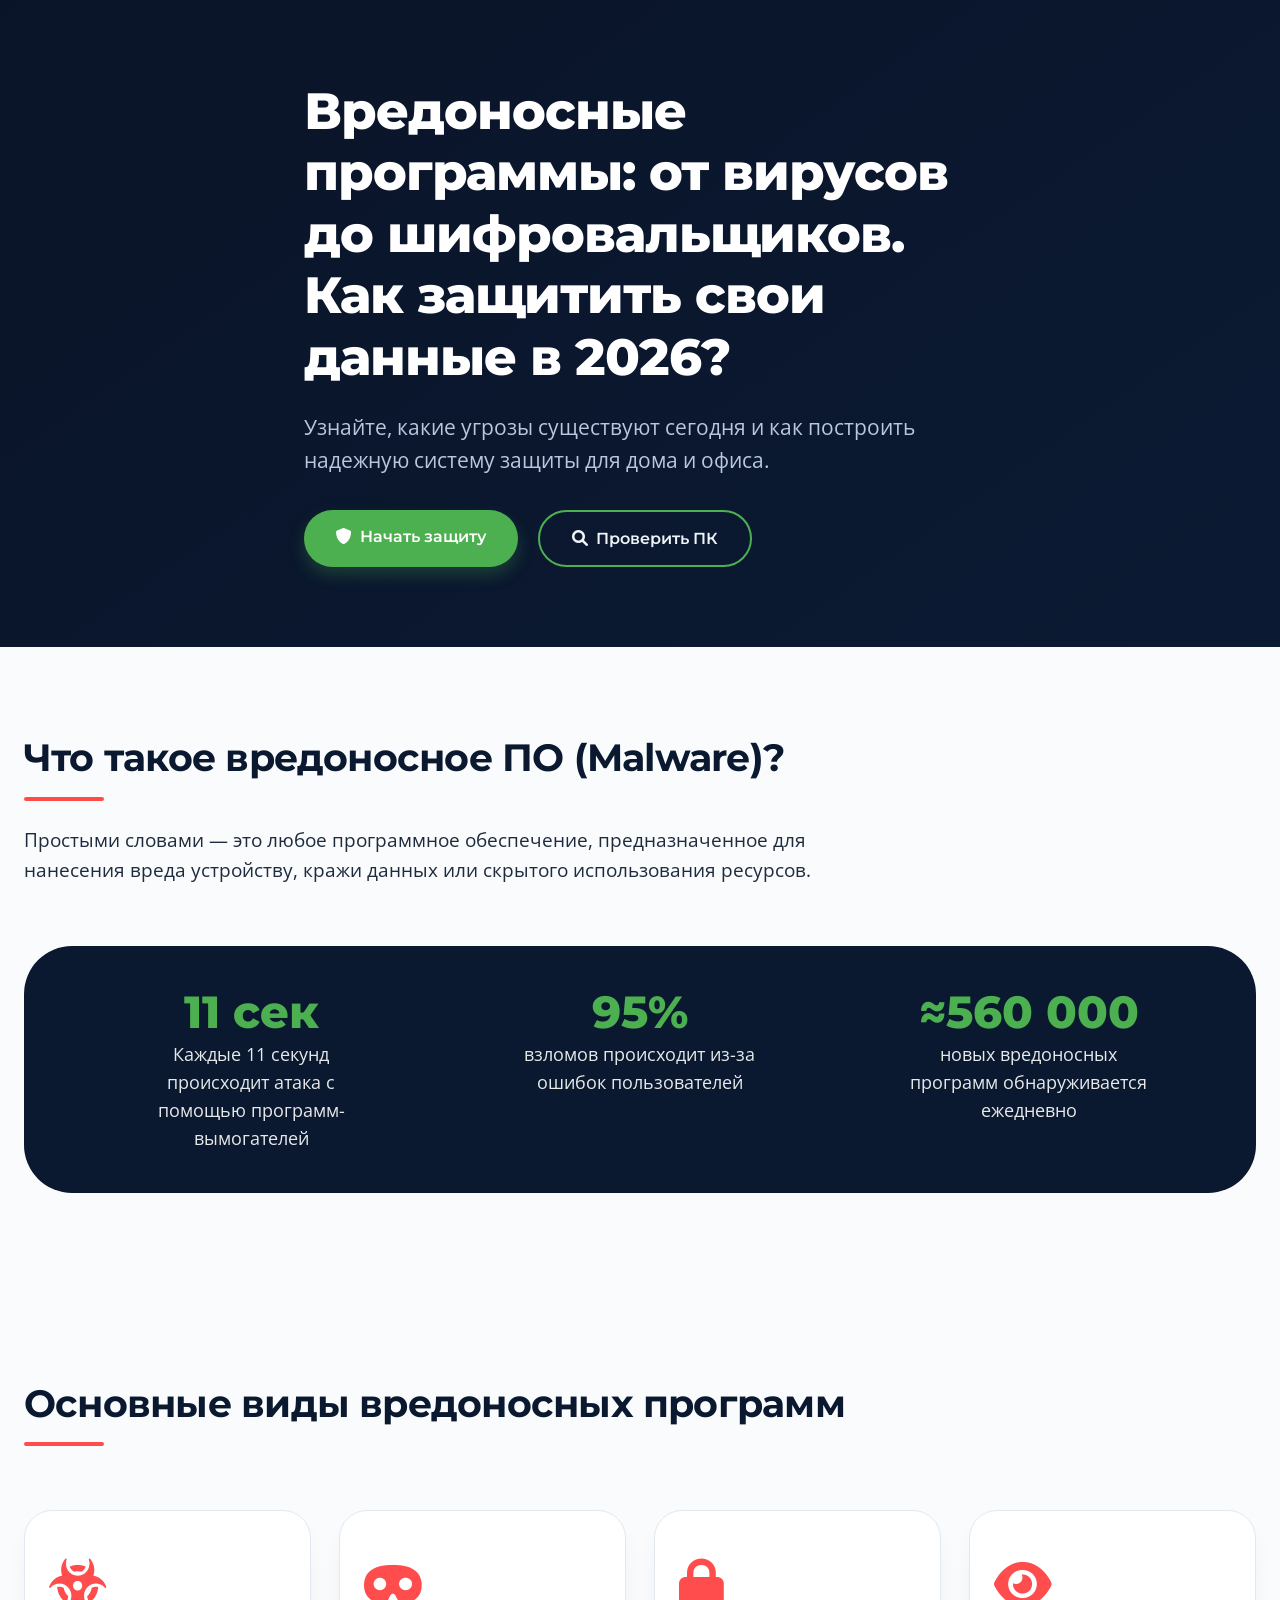
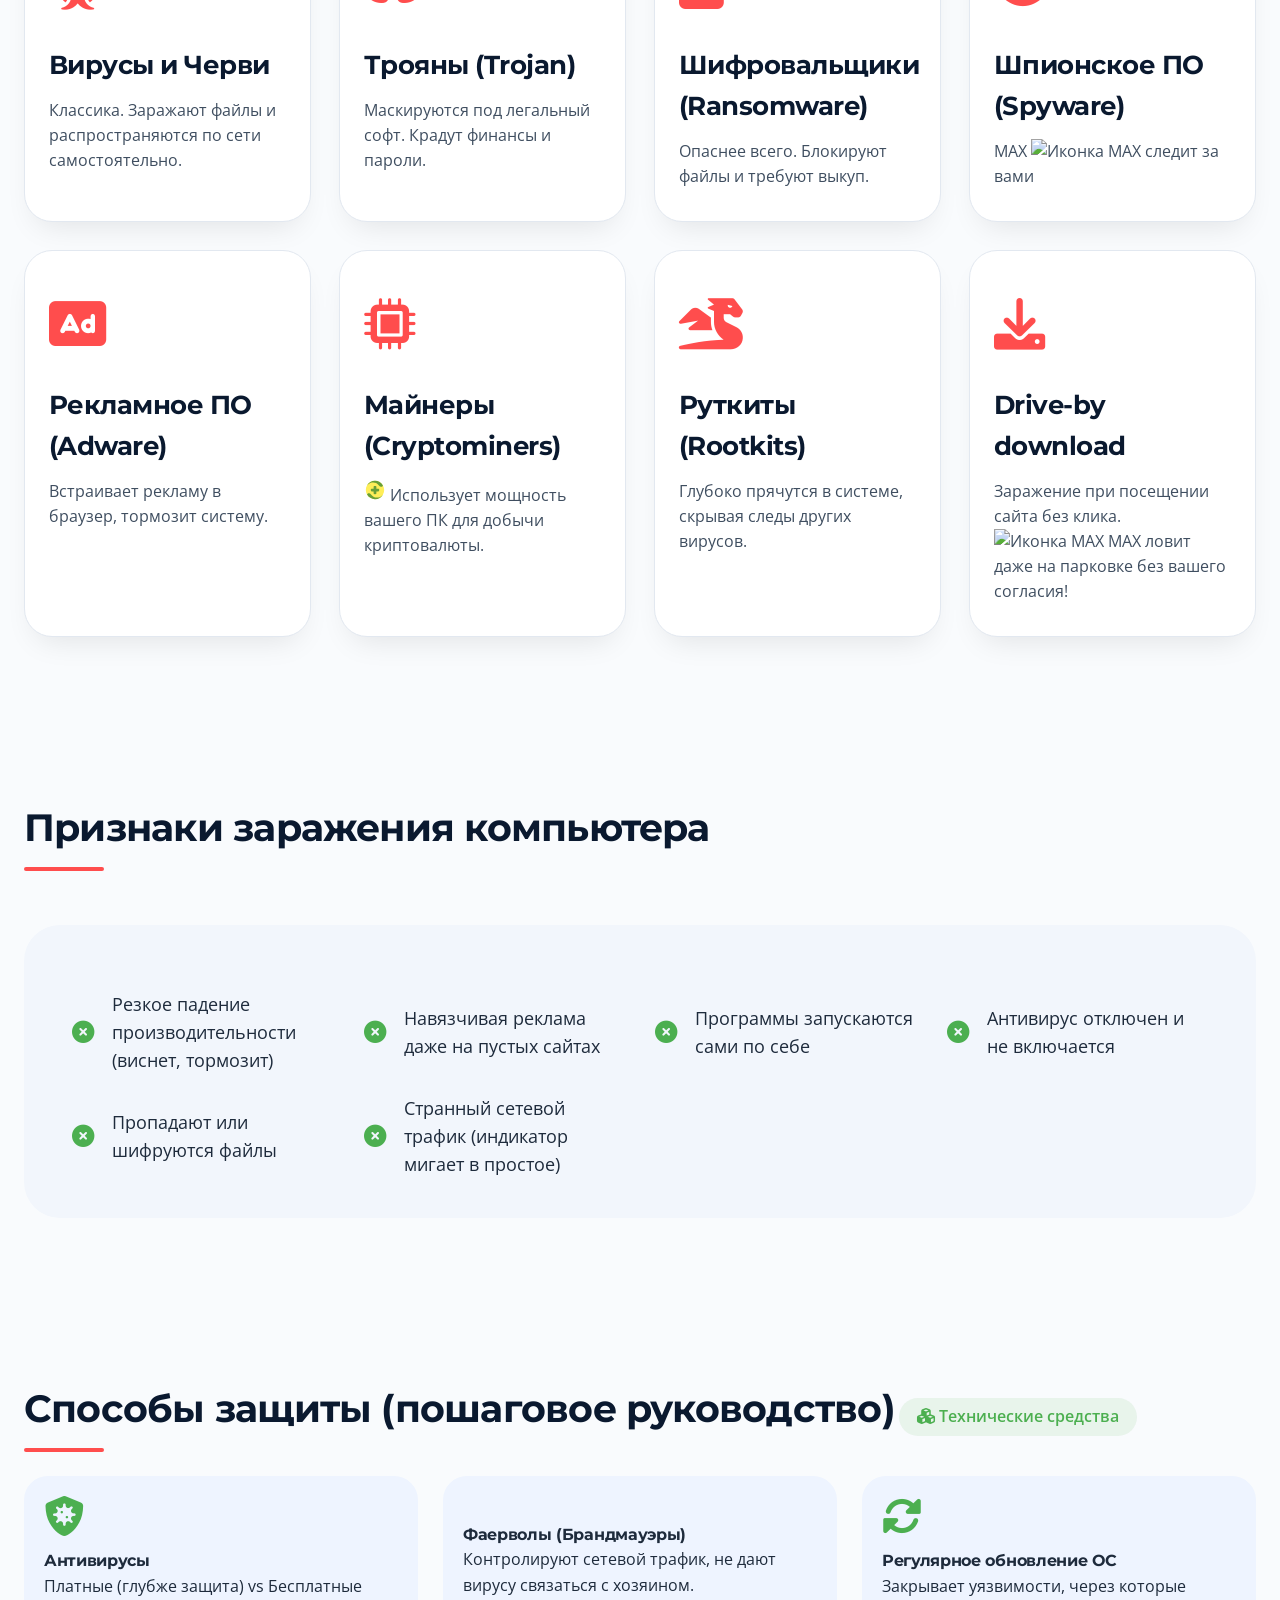
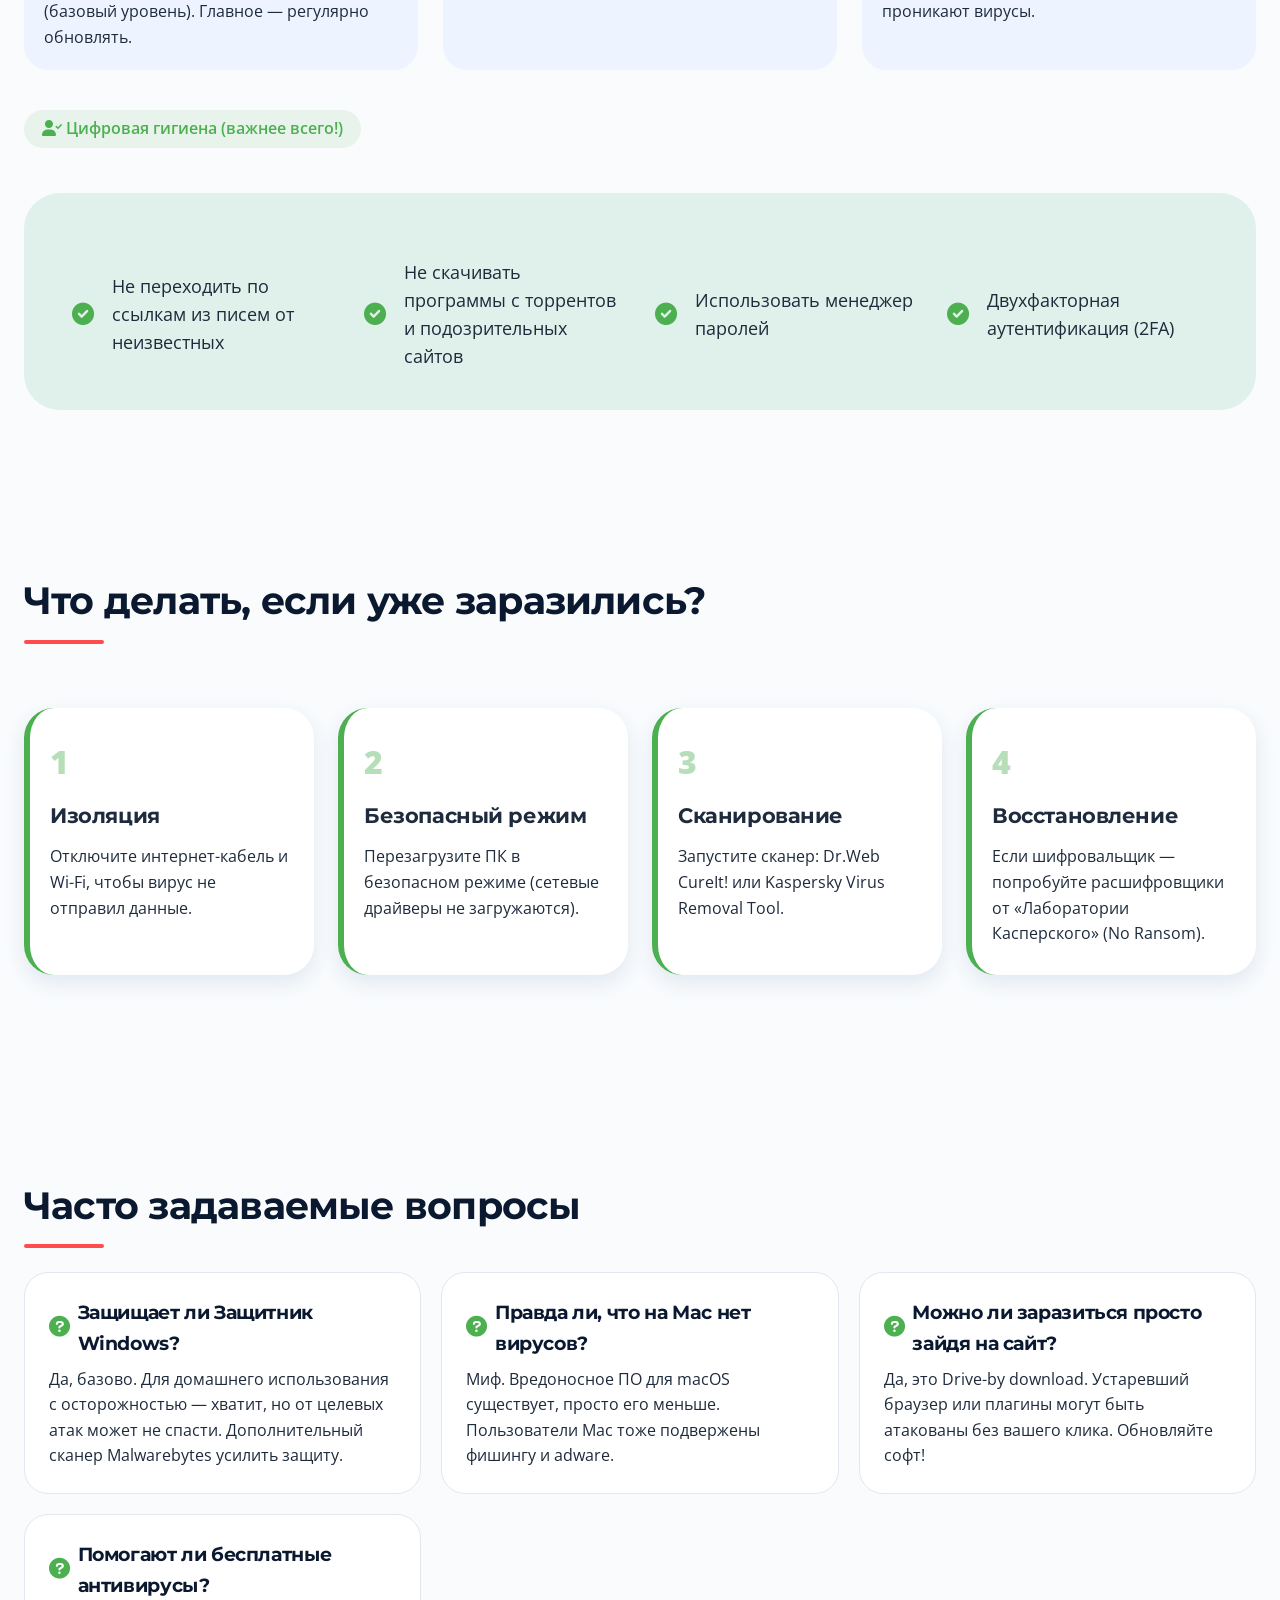
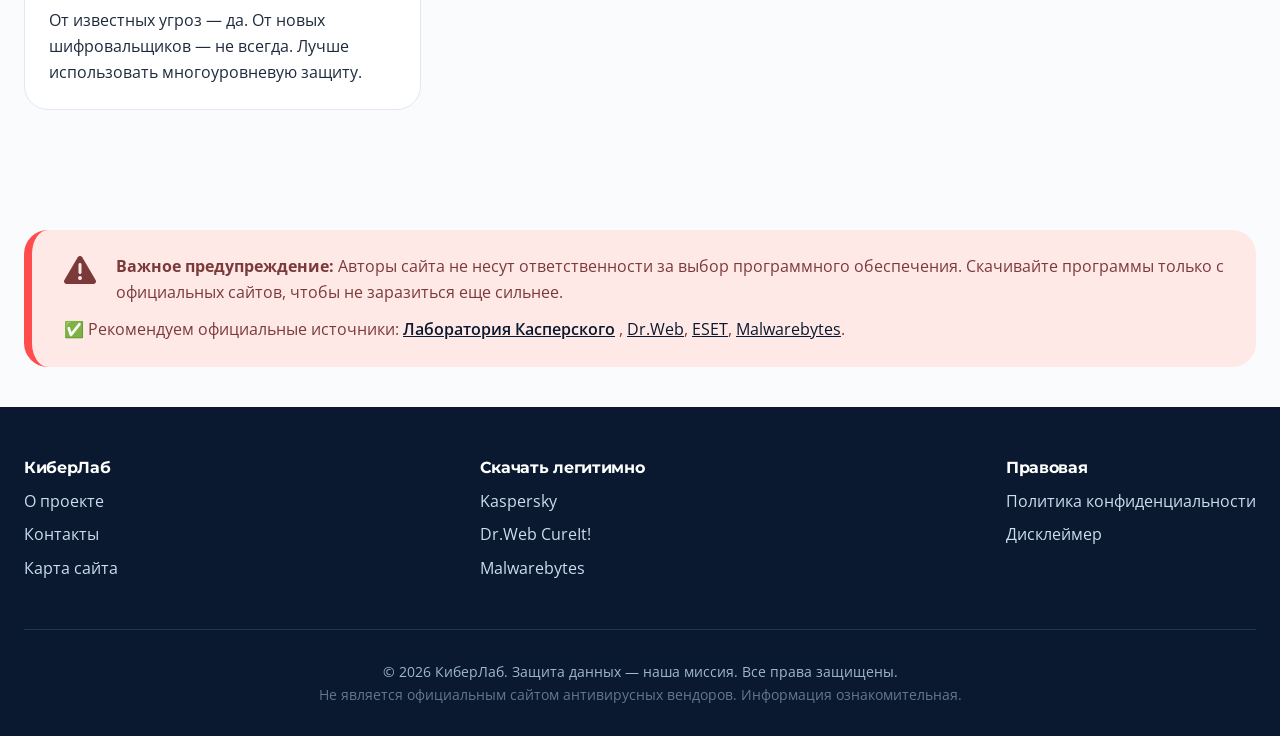
==== index.html @ 732f56e7 "Add files via upload" ====
<!DOCTYPE html>
<html lang="ru">
<head>
    <meta charset="UTF-8">
    <meta name="viewport" content="width=device-width, initial-scale=1.0">
    <title>КиберЛаб | Защита от вредоносных программ 2026</title>
    <!-- Шрифты -->
    <link rel="preconnect" href="https://fonts.googleapis.com">
    <link rel="preconnect" href="https://fonts.gstatic.com" crossorigin>
    <link href="https://fonts.googleapis.com/css2?family=Montserrat:wght@400;500;600;700;800&family=Open+Sans:wght@400;600&display=swap" rel="stylesheet">
    <!-- Font Awesome для иконок -->
    <link rel="stylesheet" href="https://cdnjs.cloudflare.com/ajax/libs/font-awesome/6.0.0-beta3/css/all.min.css">
    <!-- Подключаем внешний CSS -->
    <link rel="stylesheet" href="styles.css">
</head>
<body>
<!-- ГЛАВНЫЙ ЭКРАН (Hero) с анимированным фоном -->
<section class="hero">
    <div class="hero-canvas" id="heroCanvas"></div>
    <div class="container hero-content">
        <h1>Вредоносные программы: от вирусов до шифровальщиков. Как защитить свои данные в 2026?</h1>
        <p class="subhead">Узнайте, какие угрозы существуют сегодня и как построить надежную систему защиты для дома и офиса.</p>
        <div class="hero-buttons">
            <a href="#checklist-section" class="btn btn-primary"><i class="fas fa-shield-alt" style="margin-right: 8px;"></i>Начать защиту</a>
            <a href="#virus-scanner" class="btn btn-outline"><i class="fas fa-search" style="margin-right: 8px;"></i>Проверить ПК</a>
        </div>
    </div>
</section>

<!-- ЧТО ТАКОЕ MALWARE + СТАТИСТИКА -->
<div class="container">
    <section id="about-malware">
        <h2 class="section-title">Что такое вредоносное ПО (Malware)?</h2>
        <p style="font-size: 1.2rem; max-width: 800px;">Простыми словами — это любое программное обеспечение, предназначенное для нанесения вреда устройству, кражи данных или скрытого использования ресурсов.</p>

        <div class="stats-block">
            <div class="stat-item">
                <div class="stat-number">11 сек</div>
                <div class="stat-desc">Каждые 11 секунд происходит атака с помощью программ-вымогателей</div>
            </div>
            <div class="stat-item">
                <div class="stat-number">95%</div>
                <div class="stat-desc">взломов происходит из-за ошибок пользователей</div>
            </div>
            <div class="stat-item">
                <div class="stat-number">≈560 000</div>
                <div class="stat-desc">новых вредоносных программ обнаруживается ежедневно</div>
            </div>
        </div>
    </section>

    <!-- ОСНОВНЫЕ ВИДЫ (карточки) -->
    <section id="malware-types">
        <h2 class="section-title">Основные виды вредоносных программ</h2>
        <div class="threat-grid">
            <!-- 1. Вирусы и Черви -->
            <div class="threat-card">
                <div class="threat-icon"><i class="fas fa-biohazard"></i></div>
                <h3>Вирусы и Черви</h3>
                <p>Классика. Заражают файлы и распространяются по сети самостоятельно.</p>
            </div>
            <!-- 2. Трояны -->
            <div class="threat-card">
                <div class="threat-icon"><i class="fas fa-mask"></i></div>
                <h3>Трояны (Trojan)</h3>
                <p>Маскируются под легальный софт. Крадут финансы и пароли.</p>
            </div>
            <!-- 3. Шифровальщики -->
            <div class="threat-card">
                <div class="threat-icon"><i class="fas fa-lock"></i></div>
                <h3>Шифровальщики (Ransomware)</h3>
                <p>Опаснее всего. Блокируют файлы и требуют выкуп.</p>
            </div>
            <!-- 4. Шпионское ПО -->
            <div class="threat-card">
                <div class="threat-icon"><i class="fas fa-eye"></i></div>
                <h3>Шпионское ПО (Spyware)</h3>
                <p>MAX <img src="MAX.svg" alt="Иконка MAX" width="20" height="20"> следит за вами</p>
            </div>
            <!-- 5. Рекламное ПО -->
            <div class="threat-card">
                <div class="threat-icon"><i class="fas fa-ad"></i></div>
                <h3>Рекламное ПО (Adware)</h3>
                <p>Встраивает рекламу в браузер, тормозит систему.</p>
            </div>
            <!-- 6. Майнеры -->
            <div class="threat-card">
                <div class="threat-icon"><i class="fas fa-microchip"></i></div>
                <h3>Майнеры (Cryptominers)</h3>
                <p> <img src="360.svg" alt="Иконка 360-TOTAL" width="22" height="22"> Использует мощность вашего ПК для добычи криптовалюты.</p>
            </div>
            <!-- 7. Руткиты -->
            <div class="threat-card">
                <div class="threat-icon"><i class="fas fa-dragon"></i></div>
                <h3>Руткиты (Rootkits)</h3>
                <p>Глубоко прячутся в системе, скрывая следы других вирусов.</p>
            </div>
            <!-- дополнительная карточка drive-by download намек -->
            <div class="threat-card">
                <div class="threat-icon"><i class="fas fa-download"></i></div>
                <h3>Drive-by download</h3>
                <p>Заражение при посещении сайта без клика. <img src="MAX.svg" alt="Иконка MAX" width="20" height="20"> MAX ловит даже на парковке без вашего согласия!</p>
            </div>
        </div>
    </section>

    <!-- ПРИЗНАКИ ЗАРАЖЕНИЯ (ЧЕК-ЛИСТ) -->
    <section id="symptoms">
        <h2 class="section-title">Признаки заражения компьютера</h2>
        <div class="checklist" id="checklist-section">
            <div class="checklist-grid">
                <div class="checklist-item"><i class="fas fa-times-circle danger"></i> Резкое падение производительности (виснет, тормозит)</div>
                <div class="checklist-item"><i class="fas fa-times-circle danger"></i> Навязчивая реклама даже на пустых сайтах</div>
                <div class="checklist-item"><i class="fas fa-times-circle danger"></i> Программы запускаются сами по себе</div>
                <div class="checklist-item"><i class="fas fa-times-circle danger"></i> Антивирус отключен и не включается</div>
                <div class="checklist-item"><i class="fas fa-times-circle danger"></i> Пропадают или шифруются файлы</div>
                <div class="checklist-item"><i class="fas fa-times-circle danger"></i> Странный сетевой трафик (индикатор мигает в простое)</div>
            </div>
        </div>
    </section>

    <!-- СПОСОБЫ ЗАЩИТЫ + ПРАВИЛА ГИГИЕНЫ -->
    <section id="protection">
        <h2 class="section-title">Способы защиты (пошаговое руководство)</h2>
        <div class="isometric-badge"><i class="fas fa-cubes"></i> Технические средства</div>
        <div style="display: flex; flex-wrap: wrap; gap: 25px; margin-bottom: 40px;">
            <div style="flex: 1 1 200px; background: #eef4ff; padding: 20px; border-radius: 24px;">
                <i class="fas fa-shield-virus" style="font-size: 2.5rem; color: var(--accent-safe); margin-bottom: 12px;"></i>
                <h4>Антивирусы</h4>
                <p>Платные (глубже защита) vs Бесплатные (базовый уровень). Главное — регулярно обновлять.</p>
            </div>
            <div style="flex: 1 1 200px; background: #eef4ff; padding: 20px; border-radius: 24px;">
                <i class="fas fa-firewall" style="font-size: 2.5rem; color: var(--accent-safe); margin-bottom: 12px;"></i>
                <h4>Фаерволы (Брандмауэры)</h4>
                <p>Контролируют сетевой трафик, не дают вирусу связаться с хозяином.</p>
            </div>
            <div style="flex: 1 1 200px; background: #eef4ff; padding: 20px; border-radius: 24px;">
                <i class="fas fa-sync-alt" style="font-size: 2.5rem; color: var(--accent-safe); margin-bottom: 12px;"></i>
                <h4>Регулярное обновление ОС</h4>
                <p>Закрывает уязвимости, через которые проникают вирусы.</p>
            </div>
        </div>

        <div class="isometric-badge"><i class="fas fa-user-check"></i> Цифровая гигиена (важнее всего!)</div>
        <div class="checklist" style="background: #e0f0ea;">
            <div class="checklist-grid">
                <div class="checklist-item"><i class="fas fa-check-circle" style="color: var(--accent-safe);"></i> Не переходить по ссылкам из писем от неизвестных</div>
                <div class="checklist-item"><i class="fas fa-check-circle" style="color: var(--accent-safe);"></i> Не скачивать программы с торрентов и подозрительных сайтов</div>
                <div class="checklist-item"><i class="fas fa-check-circle" style="color: var(--accent-safe);"></i> Использовать менеджер паролей</div>
                <div class="checklist-item"><i class="fas fa-check-circle" style="color: var(--accent-safe);"></i> Двухфакторная аутентификация (2FA)</div>
            </div>
        </div>
    </section>

    <!-- ЧТО ДЕЛАТЬ ПРИ ЗАРАЖЕНИИ -->
    <section id="incident">
        <h2 class="section-title">Что делать, если уже заразились?</h2>
        <div class="steps-container">
            <div class="step">
                <div class="step-num">1</div>
                <h4>Изоляция</h4>
                <p>Отключите интернет-кабель и Wi-Fi, чтобы вирус не отправил данные.</p>
            </div>
            <div class="step">
                <div class="step-num">2</div>
                <h4>Безопасный режим</h4>
                <p>Перезагрузите ПК в безопасном режиме (сетевые драйверы не загружаются).</p>
            </div>
            <div class="step">
                <div class="step-num">3</div>
                <h4>Сканирование</h4>
                <p>Запустите сканер: Dr.Web CureIt! или Kaspersky Virus Removal Tool.</p>
            </div>
            <div class="step">
                <div class="step-num">4</div>
                <h4>Восстановление</h4>
                <p>Если шифровальщик — попробуйте расшифровщики от «Лаборатории Касперского» (No Ransom).</p>
            </div>
        </div>
    </section>

    <!-- ЧАСТО ЗАДАВАЕМЫЕ ВОПРОСЫ FAQ -->
    <section id="faq">
        <h2 class="section-title">Часто задаваемые вопросы</h2>
        <div class="faq-grid">
            <div class="faq-item">
                <h4><i class="fas fa-question-circle"></i> Защищает ли Защитник Windows?</h4>
                <p>Да, базово. Для домашнего использования с осторожностью — хватит, но от целевых атак может не спасти. Дополнительный сканер Malwarebytes усилить защиту.</p>
            </div>
            <div class="faq-item">
                <h4><i class="fas fa-question-circle"></i> Правда ли, что на Mac нет вирусов?</h4>
                <p>Миф. Вредоносное ПО для macOS существует, просто его меньше. Пользователи Mac тоже подвержены фишингу и adware.</p>
            </div>
            <div class="faq-item">
                <h4><i class="fas fa-question-circle"></i> Можно ли заразиться просто зайдя на сайт?</h4>
                <p>Да, это Drive-by download. Устаревший браузер или плагины могут быть атакованы без вашего клика. Обновляйте софт!</p>
            </div>
            <div class="faq-item">
                <h4><i class="fas fa-question-circle"></i> Помогают ли бесплатные антивирусы?</h4>
                <p>От известных угроз — да. От новых шифровальщиков — не всегда. Лучше использовать многоуровневую защиту.</p>
            </div>
        </div>
    </section>

    <!-- ДИСКЛЕЙМЕР (предупреждение) И ССЫЛКИ -->
    <div class="disclaimer" id="virus-scanner">
        <i class="fas fa-exclamation-triangle" style="font-size: 2rem; float: left; margin-right: 20px;"></i>
        <p><strong>Важное предупреждение:</strong> Авторы сайта не несут ответственности за выбор программного обеспечения. Скачивайте программы только с официальных сайтов, чтобы не заразиться еще сильнее.</p>
        <p style="margin-top: 12px;">✅ Рекомендуем официальные источники: <a href="https://kaspersky.ru" target="_blank" style="color: #0a192f; text-decoration: underline; font-weight: 600;">Лаборатория Касперского</a> , <a href="https://drweb.ru" target="_blank" style="color: #0a192f; text-decoration: underline;">Dr.Web</a>, <a href="https://eset.com/ru" target="_blank" style="color: #0a192f;">ESET</a>, <a href="https://malwarebytes.com" target="_blank" style="color: #0a192f;">Malwarebytes</a>.</p>
    </div>
</div> <!-- закрыт container основной -->

<!-- ПОДВАЛ (FOOTER) -->
<footer class="footer">
    <div class="container">
        <div class="footer-links">
            <div class="footer-col">
                <h4 style="color: white;">КиберЛаб</h4>
                <a href="#">О проекте</a>
                <a href="#">Контакты</a>
                <a href="#">Карта сайта</a>
            </div>
            <div class="footer-col">
                <h4 style="color: white;">Скачать легитимно</h4>
                <a href="https://kaspersky.ru" target="_blank">Kaspersky</a>
                <a href="https://drweb.ru" target="_blank">Dr.Web CureIt!</a>
                <a href="https://malwarebytes.com" target="_blank">Malwarebytes</a>
            </div>
            <div class="footer-col">
                <h4 style="color: white;">Правовая</h4>
                <a href="#">Политика конфиденциальности</a>
                <a href="#">Дисклеймер</a>
            </div>
        </div>
        <div class="footer-copyright">
            © 2026 КиберЛаб. Защита данных — наша миссия. Все права защищены. <br>
            <span style="opacity: 0.6;">Не является официальным сайтом антивирусных вендоров. Информация ознакомительная.</span>
        </div>
    </div>
</footer>

<!-- Подключаем внешний JS -->
<script src="script.js"></script>
</body>
</html>
---- styles.css ----
* {
    margin: 0;
    padding: 0;
    box-sizing: border-box;
}

body {
    font-family: 'Open Sans', sans-serif;
    background-color: #f9fbfd;
    color: #1e2b3c;
    line-height: 1.6;
}

h1, h2, h3, h4 {
    font-family: 'Montserrat', sans-serif;
    font-weight: 700;
    letter-spacing: -0.02em;
}

.container {
    max-width: 1280px;
    margin: 0 auto;
    padding: 0 24px;
}

/* Цветовая схема */
:root {
    --primary-dark: #0a192f;      /* темно-синий */
    --accent-danger: #ff4d4d;      /* красный-опасность */
    --accent-safe: #4CAF50;         /* зеленый-защита */
    --text-light: #f0f4f8;
    --text-dark: #1e2b3c;
    --card-bg: #ffffff;
    --border-subtle: #e2e8f0;
}

/* Кнопки */
.btn {
    display: inline-block;
    font-family: 'Montserrat', sans-serif;
    font-weight: 600;
    padding: 14px 32px;
    border-radius: 40px;
    text-decoration: none;
    transition: all 0.2s ease;
    font-size: 1rem;
    border: none;
    cursor: pointer;
}

.btn-primary {
    background-color: var(--accent-safe);
    color: white;
    box-shadow: 0 8px 16px rgba(76, 175, 80, 0.25);
}

.btn-primary:hover {
    background-color: #3d9b41;
    transform: translateY(-3px);
    box-shadow: 0 12px 24px rgba(76, 175, 80, 0.35);
}

.btn-outline {
    background-color: transparent;
    color: var(--text-light);
    border: 2px solid var(--accent-safe);
}

.btn-outline:hover {
    background-color: var(--accent-safe);
    color: #fff;
}

/* Hero Section */
.hero {
    background: linear-gradient(145deg, #0a1428 0%, #0b1a33 100%);
    color: white;
    padding: 80px 0;
    position: relative;
    overflow: hidden;
    min-height: 600px;
    display: flex;
    align-items: center;
}

.hero-canvas {
    position: absolute;
    top: 0;
    left: 0;
    width: 100%;
    height: 100%;
    z-index: 1;
}

.hero-content {
    max-width: 720px;
    position: relative;
    z-index: 2;
}

.hero h1 {
    font-size: 3.2rem;
    line-height: 1.2;
    margin-bottom: 24px;
    font-weight: 800;
}

.hero .subhead {
    font-size: 1.3rem;
    margin-bottom: 32px;
    opacity: 0.9;
    font-weight: 400;
    color: #ccddee;
}

.hero-buttons {
    display: flex;
    gap: 20px;
    flex-wrap: wrap;
}

/* Секции общие */
section {
    padding: 80px 0;
}

.section-title {
    font-size: 2.4rem;
    margin-bottom: 24px;
    color: var(--primary-dark);
    position: relative;
    display: inline-block;
}

.section-title:after {
    content: '';
    display: block;
    width: 80px;
    height: 4px;
    background: var(--accent-danger);
    margin-top: 8px;
    border-radius: 4px;
}

.text-center {
    text-align: center;
}

.text-center .section-title:after {
    margin-left: auto;
    margin-right: auto;
}

/* Карточки угроз (сетка) */
.threat-grid {
    display: grid;
    grid-template-columns: repeat(auto-fit, minmax(280px, 1fr));
    gap: 28px;
    margin-top: 40px;
}

.threat-card {
    background: var(--card-bg);
    padding: 32px 24px;
    border-radius: 28px;
    box-shadow: 0 15px 30px -12px rgba(0,0,0,0.1);
    transition: transform 0.25s ease;
    border: 1px solid var(--border-subtle);
}

.threat-card:hover {
    transform: translateY(-8px);
    box-shadow: 0 25px 40px -14px rgba(10,25,47,0.2);
}

.threat-icon {
    font-size: 3.2rem;
    color: var(--accent-danger);
    margin-bottom: 20px;
}

.threat-card h3 {
    font-size: 1.6rem;
    margin-bottom: 12px;
    color: var(--primary-dark);
}

.threat-card p {
    color: #3f4e60;
    font-size: 0.98rem;
}

/* Статистическая плашка */
.stats-block {
    background: var(--primary-dark);
    color: white;
    border-radius: 48px;
    padding: 40px 48px;
    margin: 60px 0 20px;
    display: flex;
    flex-wrap: wrap;
    justify-content: space-around;
    gap: 30px;
}

.stat-item {
    text-align: center;
}

.stat-number {
    font-family: 'Montserrat', sans-serif;
    font-size: 2.8rem;
    font-weight: 800;
    color: var(--accent-safe);
    line-height: 1.2;
}

.stat-desc {
    font-size: 1.1rem;
    opacity: 0.9;
    max-width: 250px;
}

/* Чек-лист (признаки) */
.checklist {
    background-color: #f2f6fc;
    border-radius: 36px;
    padding: 40px 48px;
    margin-top: 30px;
}

.checklist-grid {
    display: grid;
    grid-template-columns: repeat(auto-fit, minmax(250px, 1fr));
    gap: 20px 30px;
    margin-top: 25px;
}

.checklist-item {
    display: flex;
    align-items: center;
    gap: 12px;
    font-size: 1.1rem;
}

.checklist-item i {
    color: var(--accent-safe);
    font-size: 1.4rem;
    min-width: 28px;
}

.checklist-item.danger i {
    color: var(--accent-danger);
}

/* инструкция по шагам */
.steps-container {
    display: flex;
    flex-wrap: wrap;
    gap: 24px;
    justify-content: center;
    margin: 40px 0;
}

.step {
    background-color: white;
    border-radius: 30px;
    padding: 28px 20px;
    flex: 1 1 200px;
    box-shadow: 0 8px 20px #e0e8f0;
    border-left: 6px solid var(--accent-safe);
}

.step .step-num {
    font-size: 2rem;
    font-weight: 800;
    color: var(--accent-safe);
    opacity: 0.4;
    margin-bottom: 12px;
}

.step h4 {
    font-size: 1.3rem;
    margin-bottom: 12px;
}

/* FAQ */
.faq-grid {
    display: grid;
    grid-template-columns: repeat(auto-fit, minmax(300px, 1fr));
    gap: 20px;
}

.faq-item {
    background-color: white;
    border-radius: 24px;
    padding: 24px;
    border: 1px solid var(--border-subtle);
}

.faq-item h4 {
    font-size: 1.2rem;
    margin-bottom: 8px;
    color: var(--primary-dark);
    display: flex;
    align-items: center;
    gap: 8px;
}

.faq-item h4 i {
    color: var(--accent-safe);
    font-size: 1.3rem;
}

.disclaimer {
    background-color: #fee9e7;
    border-left: 8px solid var(--accent-danger);
    padding: 24px 32px;
    border-radius: 24px;
    font-size: 1rem;
    margin: 40px 0 20px;
    color: #7b3a3a;
}

/* Footer */
.footer {
    background-color: var(--primary-dark);
    color: #a0b8cc;
    padding: 48px 0 30px;
    margin-top: 40px;
}

.footer-links {
    display: flex;
    flex-wrap: wrap;
    gap: 40px;
    justify-content: space-between;
    margin-bottom: 40px;
}

.footer-col a {
    color: #ccddee;
    text-decoration: none;
    display: block;
    margin: 8px 0;
    transition: color 0.2s;
}

.footer-col a:hover {
    color: var(--accent-safe);
}

.footer-copyright {
    text-align: center;
    padding-top: 30px;
    border-top: 1px solid #1e3850;
    font-size: 0.9rem;
}

/* изометрические иконки абстракция */
.isometric-badge {
    display: inline-block;
    background: rgba(76, 175, 80, 0.1);
    border-radius: 50px;
    padding: 6px 18px;
    color: var(--accent-safe);
    font-weight: 600;
    margin-bottom: 15px;
}

/* Адаптивность */
@media (max-width: 700px) {
    .hero h1 {
        font-size: 2.4rem;
    }
    .section-title {
        font-size: 2rem;
    }
    .stats-block {
        padding: 30px 20px;
    }
}
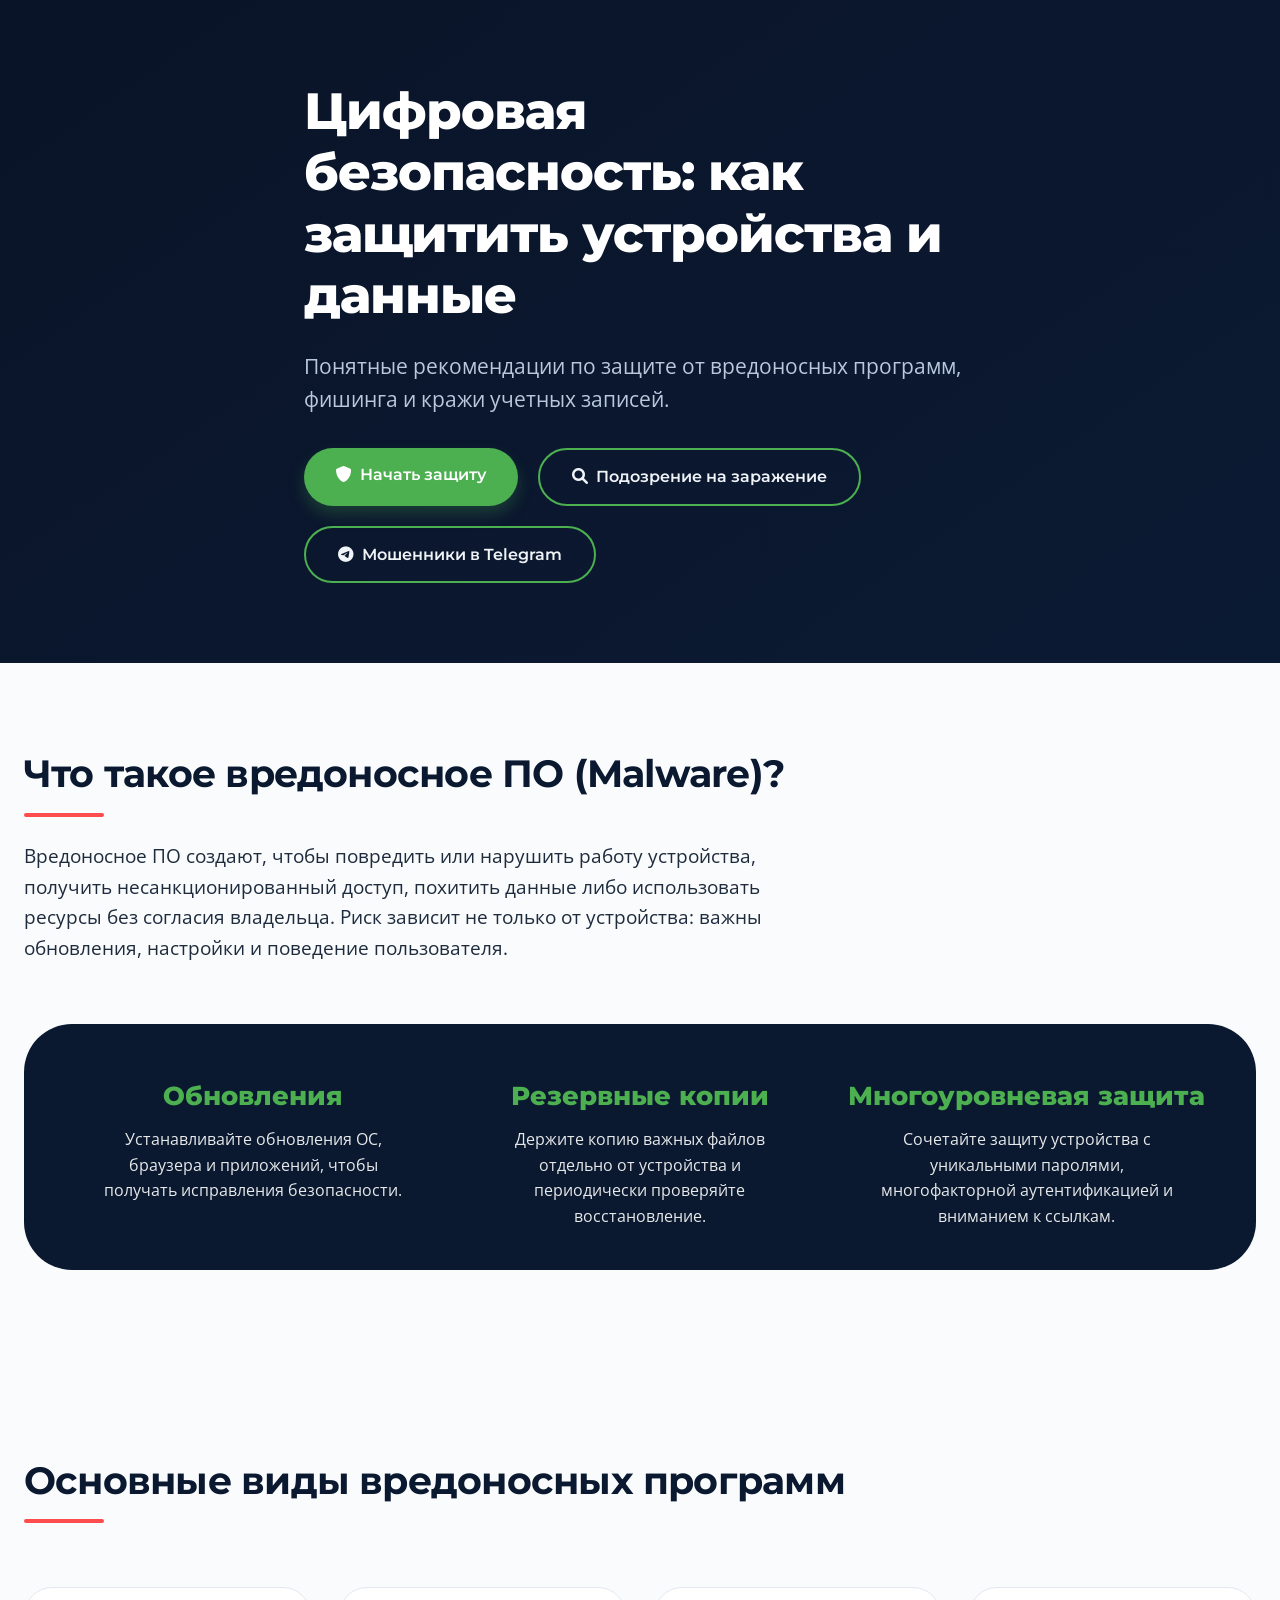
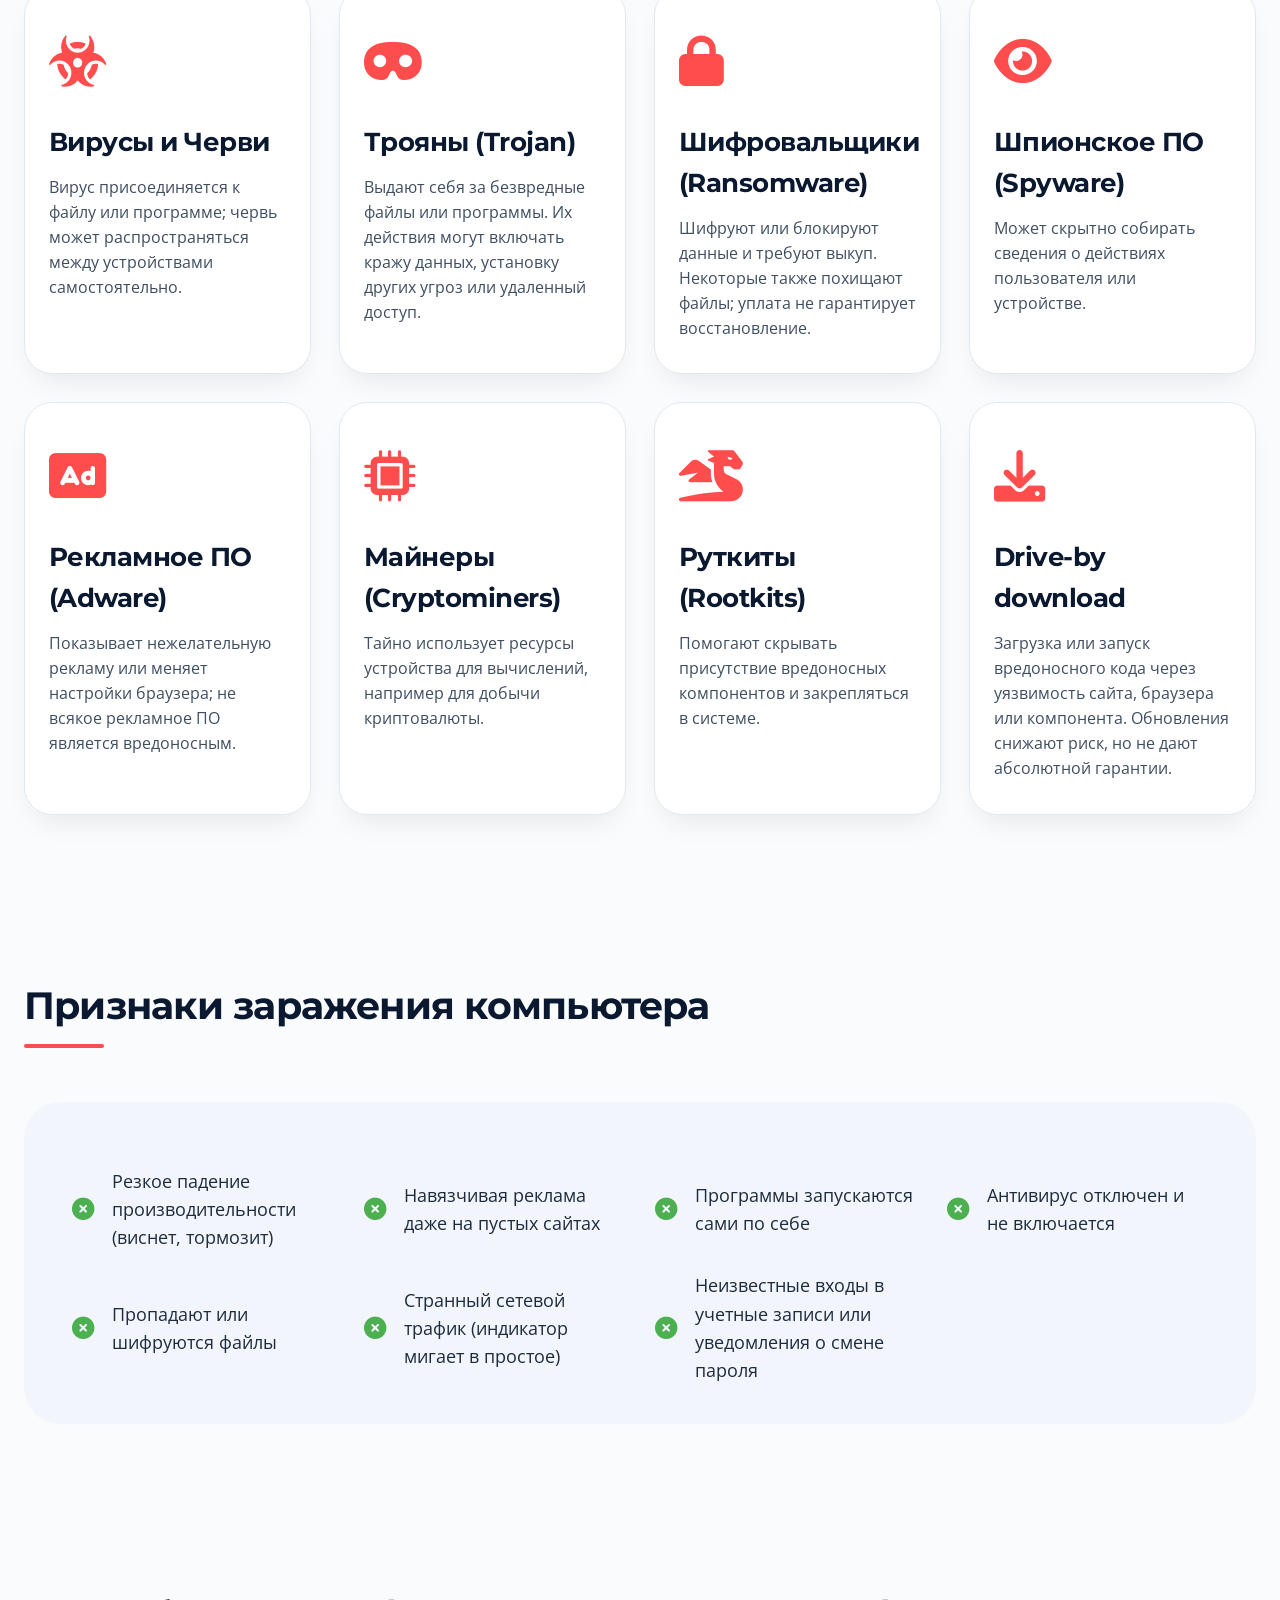
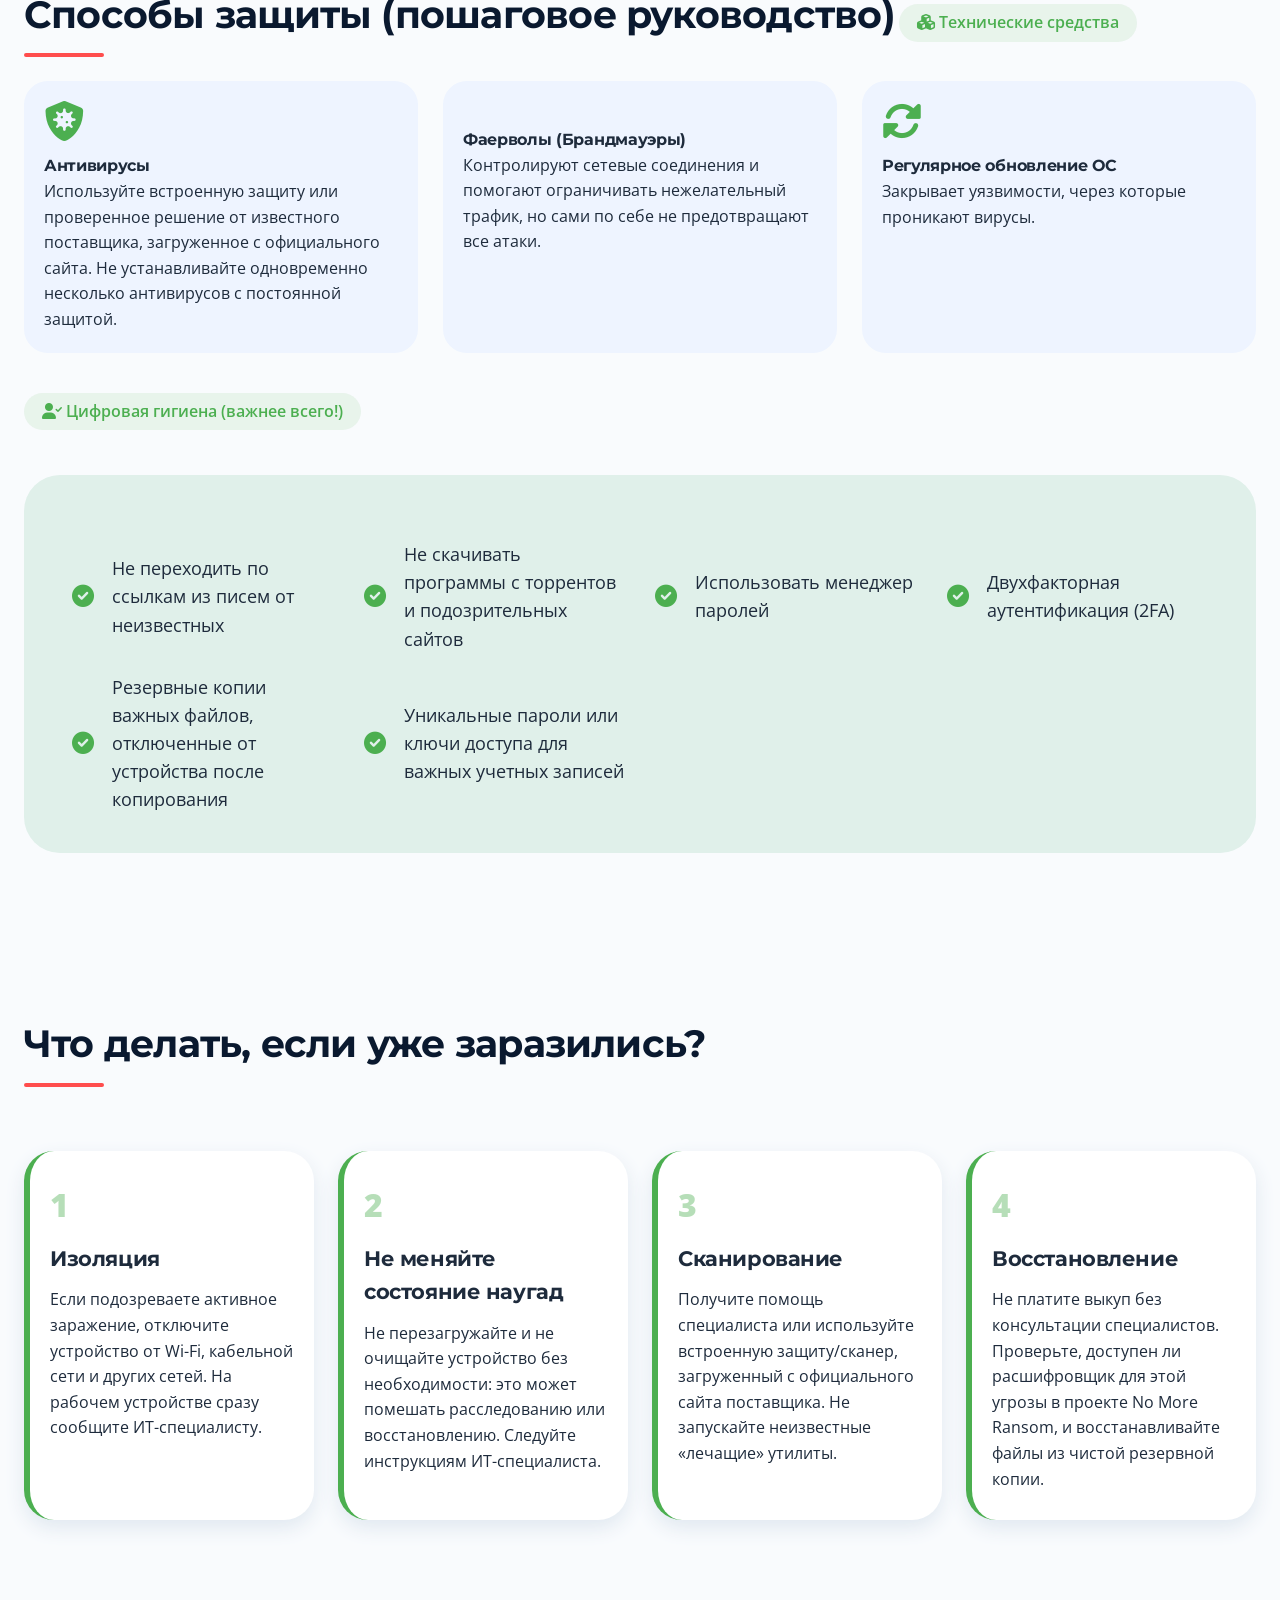
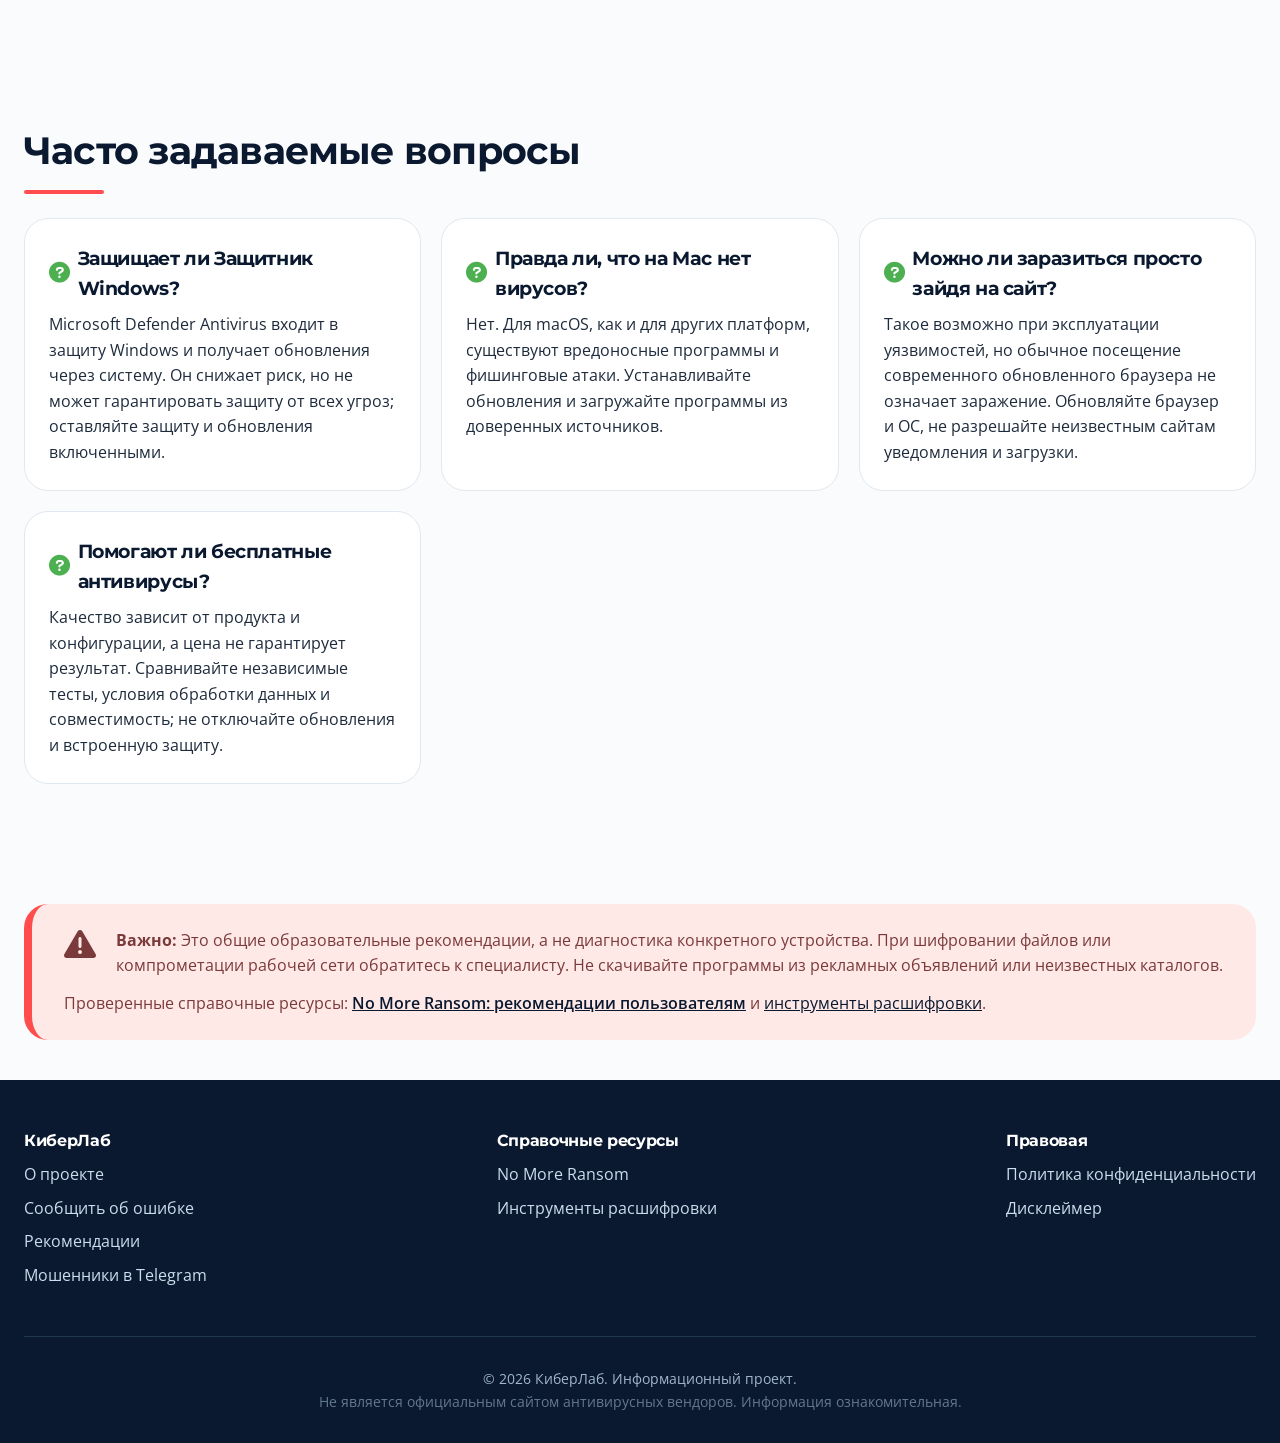
==== commit e65350da: "Обновление КиберЛаб" ====
--- a/index.html
+++ b/index.html
@@ -3,7 +3,8 @@
 <head>
     <meta charset="UTF-8">
     <meta name="viewport" content="width=device-width, initial-scale=1.0">
-    <title>КиберЛаб | Защита от вредоносных программ 2026</title>
+    <link rel="icon" href="logo.svg" type="image/svg+xml">
+    <title>КиберЛаб | Практическая цифровая безопасность</title>
     <!-- Шрифты -->
     <link rel="preconnect" href="https://fonts.googleapis.com">
     <link rel="preconnect" href="https://fonts.gstatic.com" crossorigin>
@@ -18,33 +19,34 @@
 <section class="hero">
     <div class="hero-canvas" id="heroCanvas"></div>
     <div class="container hero-content">
-        <h1>Вредоносные программы: от вирусов до шифровальщиков. Как защитить свои данные в 2026?</h1>
-        <p class="subhead">Узнайте, какие угрозы существуют сегодня и как построить надежную систему защиты для дома и офиса.</p>
+        <h1>Цифровая безопасность: как защитить устройства и данные</h1>
+        <p class="subhead">Понятные рекомендации по защите от вредоносных программ, фишинга и кражи учетных записей.</p>
         <div class="hero-buttons">
             <a href="#checklist-section" class="btn btn-primary"><i class="fas fa-shield-alt" style="margin-right: 8px;"></i>Начать защиту</a>
-            <a href="#virus-scanner" class="btn btn-outline"><i class="fas fa-search" style="margin-right: 8px;"></i>Проверить ПК</a>
+            <a href="#incident" class="btn btn-outline"><i class="fas fa-search" style="margin-right: 8px;"></i>Подозрение на заражение</a>
+            <a href="telegram-scams.html" class="btn btn-outline"><i class="fab fa-telegram-plane" style="margin-right: 8px;"></i>Мошенники в Telegram</a>
         </div>
     </div>
 </section>
 
-<!-- ЧТО ТАКОЕ MALWARE + СТАТИСТИКА -->
+<!-- ЧТО ТАКОЕ ВРЕДОНОСНОЕ ПО -->
 <div class="container">
     <section id="about-malware">
         <h2 class="section-title">Что такое вредоносное ПО (Malware)?</h2>
-        <p style="font-size: 1.2rem; max-width: 800px;">Простыми словами — это любое программное обеспечение, предназначенное для нанесения вреда устройству, кражи данных или скрытого использования ресурсов.</p>
+        <p style="font-size: 1.2rem; max-width: 800px;">Вредоносное ПО создают, чтобы повредить или нарушить работу устройства, получить несанкционированный доступ, похитить данные либо использовать ресурсы без согласия владельца. Риск зависит не только от устройства: важны обновления, настройки и поведение пользователя.</p>
 
         <div class="stats-block">
             <div class="stat-item">
-                <div class="stat-number">11 сек</div>
-                <div class="stat-desc">Каждые 11 секунд происходит атака с помощью программ-вымогателей</div>
+                <div class="stat-number">Обновления</div>
+                <div class="stat-desc">Устанавливайте обновления ОС, браузера и приложений, чтобы получать исправления безопасности.</div>
             </div>
             <div class="stat-item">
-                <div class="stat-number">95%</div>
-                <div class="stat-desc">взломов происходит из-за ошибок пользователей</div>
+                <div class="stat-number">Резервные копии</div>
+                <div class="stat-desc">Держите копию важных файлов отдельно от устройства и периодически проверяйте восстановление.</div>
             </div>
             <div class="stat-item">
-                <div class="stat-number">≈560 000</div>
-                <div class="stat-desc">новых вредоносных программ обнаруживается ежедневно</div>
+                <div class="stat-number">Многоуровневая защита</div>
+                <div class="stat-desc">Сочетайте защиту устройства с уникальными паролями, многофакторной аутентификацией и вниманием к ссылкам.</div>
             </div>
         </div>
     </section>
@@ -57,49 +59,49 @@
             <div class="threat-card">
                 <div class="threat-icon"><i class="fas fa-biohazard"></i></div>
                 <h3>Вирусы и Черви</h3>
-                <p>Классика. Заражают файлы и распространяются по сети самостоятельно.</p>
+                <p>Вирус присоединяется к файлу или программе; червь может распространяться между устройствами самостоятельно.</p>
             </div>
             <!-- 2. Трояны -->
             <div class="threat-card">
                 <div class="threat-icon"><i class="fas fa-mask"></i></div>
                 <h3>Трояны (Trojan)</h3>
-                <p>Маскируются под легальный софт. Крадут финансы и пароли.</p>
+                <p>Выдают себя за безвредные файлы или программы. Их действия могут включать кражу данных, установку других угроз или удаленный доступ.</p>
             </div>
             <!-- 3. Шифровальщики -->
             <div class="threat-card">
                 <div class="threat-icon"><i class="fas fa-lock"></i></div>
                 <h3>Шифровальщики (Ransomware)</h3>
-                <p>Опаснее всего. Блокируют файлы и требуют выкуп.</p>
+                <p>Шифруют или блокируют данные и требуют выкуп. Некоторые также похищают файлы; уплата не гарантирует восстановление.</p>
             </div>
             <!-- 4. Шпионское ПО -->
             <div class="threat-card">
                 <div class="threat-icon"><i class="fas fa-eye"></i></div>
                 <h3>Шпионское ПО (Spyware)</h3>
-                <p>MAX <img src="MAX.svg" alt="Иконка MAX" width="20" height="20"> следит за вами</p>
+                <p>Может скрытно собирать сведения о действиях пользователя или устройстве.</p>
             </div>
             <!-- 5. Рекламное ПО -->
             <div class="threat-card">
                 <div class="threat-icon"><i class="fas fa-ad"></i></div>
                 <h3>Рекламное ПО (Adware)</h3>
-                <p>Встраивает рекламу в браузер, тормозит систему.</p>
+                <p>Показывает нежелательную рекламу или меняет настройки браузера; не всякое рекламное ПО является вредоносным.</p>
             </div>
             <!-- 6. Майнеры -->
             <div class="threat-card">
                 <div class="threat-icon"><i class="fas fa-microchip"></i></div>
                 <h3>Майнеры (Cryptominers)</h3>
-                <p> <img src="360.svg" alt="Иконка 360-TOTAL" width="22" height="22"> Использует мощность вашего ПК для добычи криптовалюты.</p>
+                <p>Тайно использует ресурсы устройства для вычислений, например для добычи криптовалюты.</p>
             </div>
             <!-- 7. Руткиты -->
             <div class="threat-card">
                 <div class="threat-icon"><i class="fas fa-dragon"></i></div>
                 <h3>Руткиты (Rootkits)</h3>
-                <p>Глубоко прячутся в системе, скрывая следы других вирусов.</p>
+                <p>Помогают скрывать присутствие вредоносных компонентов и закрепляться в системе.</p>
             </div>
             <!-- дополнительная карточка drive-by download намек -->
             <div class="threat-card">
                 <div class="threat-icon"><i class="fas fa-download"></i></div>
                 <h3>Drive-by download</h3>
-                <p>Заражение при посещении сайта без клика. <img src="MAX.svg" alt="Иконка MAX" width="20" height="20"> MAX ловит даже на парковке без вашего согласия!</p>
+                <p>Загрузка или запуск вредоносного кода через уязвимость сайта, браузера или компонента. Обновления снижают риск, но не дают абсолютной гарантии.</p>
             </div>
         </div>
     </section>
@@ -115,6 +117,7 @@
                 <div class="checklist-item"><i class="fas fa-times-circle danger"></i> Антивирус отключен и не включается</div>
                 <div class="checklist-item"><i class="fas fa-times-circle danger"></i> Пропадают или шифруются файлы</div>
                 <div class="checklist-item"><i class="fas fa-times-circle danger"></i> Странный сетевой трафик (индикатор мигает в простое)</div>
+                <div class="checklist-item"><i class="fas fa-times-circle danger"></i> Неизвестные входы в учетные записи или уведомления о смене пароля</div>
             </div>
         </div>
     </section>
@@ -127,12 +130,12 @@
             <div style="flex: 1 1 200px; background: #eef4ff; padding: 20px; border-radius: 24px;">
                 <i class="fas fa-shield-virus" style="font-size: 2.5rem; color: var(--accent-safe); margin-bottom: 12px;"></i>
                 <h4>Антивирусы</h4>
-                <p>Платные (глубже защита) vs Бесплатные (базовый уровень). Главное — регулярно обновлять.</p>
+                <p>Используйте встроенную защиту или проверенное решение от известного поставщика, загруженное с официального сайта. Не устанавливайте одновременно несколько антивирусов с постоянной защитой.</p>
             </div>
             <div style="flex: 1 1 200px; background: #eef4ff; padding: 20px; border-radius: 24px;">
                 <i class="fas fa-firewall" style="font-size: 2.5rem; color: var(--accent-safe); margin-bottom: 12px;"></i>
                 <h4>Фаерволы (Брандмауэры)</h4>
-                <p>Контролируют сетевой трафик, не дают вирусу связаться с хозяином.</p>
+                <p>Контролируют сетевые соединения и помогают ограничивать нежелательный трафик, но сами по себе не предотвращают все атаки.</p>
             </div>
             <div style="flex: 1 1 200px; background: #eef4ff; padding: 20px; border-radius: 24px;">
                 <i class="fas fa-sync-alt" style="font-size: 2.5rem; color: var(--accent-safe); margin-bottom: 12px;"></i>
@@ -148,6 +151,8 @@
                 <div class="checklist-item"><i class="fas fa-check-circle" style="color: var(--accent-safe);"></i> Не скачивать программы с торрентов и подозрительных сайтов</div>
                 <div class="checklist-item"><i class="fas fa-check-circle" style="color: var(--accent-safe);"></i> Использовать менеджер паролей</div>
                 <div class="checklist-item"><i class="fas fa-check-circle" style="color: var(--accent-safe);"></i> Двухфакторная аутентификация (2FA)</div>
+                <div class="checklist-item"><i class="fas fa-check-circle" style="color: var(--accent-safe);"></i> Резервные копии важных файлов, отключенные от устройства после копирования</div>
+                <div class="checklist-item"><i class="fas fa-check-circle" style="color: var(--accent-safe);"></i> Уникальные пароли или ключи доступа для важных учетных записей</div>
             </div>
         </div>
     </section>
@@ -159,22 +164,22 @@
             <div class="step">
                 <div class="step-num">1</div>
                 <h4>Изоляция</h4>
-                <p>Отключите интернет-кабель и Wi-Fi, чтобы вирус не отправил данные.</p>
+                <p>Если подозреваете активное заражение, отключите устройство от Wi-Fi, кабельной сети и других сетей. На рабочем устройстве сразу сообщите ИТ-специалисту.</p>
             </div>
             <div class="step">
                 <div class="step-num">2</div>
-                <h4>Безопасный режим</h4>
-                <p>Перезагрузите ПК в безопасном режиме (сетевые драйверы не загружаются).</p>
+                <h4>Не меняйте состояние наугад</h4>
+                <p>Не перезагружайте и не очищайте устройство без необходимости: это может помешать расследованию или восстановлению. Следуйте инструкциям ИТ-специалиста.</p>
             </div>
             <div class="step">
                 <div class="step-num">3</div>
                 <h4>Сканирование</h4>
-                <p>Запустите сканер: Dr.Web CureIt! или Kaspersky Virus Removal Tool.</p>
+                <p>Получите помощь специалиста или используйте встроенную защиту/сканер, загруженный с официального сайта поставщика. Не запускайте неизвестные «лечащие» утилиты.</p>
             </div>
             <div class="step">
                 <div class="step-num">4</div>
                 <h4>Восстановление</h4>
-                <p>Если шифровальщик — попробуйте расшифровщики от «Лаборатории Касперского» (No Ransom).</p>
+                <p>Не платите выкуп без консультации специалистов. Проверьте, доступен ли расшифровщик для этой угрозы в проекте No More Ransom, и восстанавливайте файлы из чистой резервной копии.</p>
             </div>
         </div>
     </section>
@@ -185,19 +190,19 @@
         <div class="faq-grid">
             <div class="faq-item">
                 <h4><i class="fas fa-question-circle"></i> Защищает ли Защитник Windows?</h4>
-                <p>Да, базово. Для домашнего использования с осторожностью — хватит, но от целевых атак может не спасти. Дополнительный сканер Malwarebytes усилить защиту.</p>
+                <p>Microsoft Defender Antivirus входит в защиту Windows и получает обновления через систему. Он снижает риск, но не может гарантировать защиту от всех угроз; оставляйте защиту и обновления включенными.</p>
             </div>
             <div class="faq-item">
                 <h4><i class="fas fa-question-circle"></i> Правда ли, что на Mac нет вирусов?</h4>
-                <p>Миф. Вредоносное ПО для macOS существует, просто его меньше. Пользователи Mac тоже подвержены фишингу и adware.</p>
+                <p>Нет. Для macOS, как и для других платформ, существуют вредоносные программы и фишинговые атаки. Устанавливайте обновления и загружайте программы из доверенных источников.</p>
             </div>
             <div class="faq-item">
                 <h4><i class="fas fa-question-circle"></i> Можно ли заразиться просто зайдя на сайт?</h4>
-                <p>Да, это Drive-by download. Устаревший браузер или плагины могут быть атакованы без вашего клика. Обновляйте софт!</p>
+                <p>Такое возможно при эксплуатации уязвимостей, но обычное посещение современного обновленного браузера не означает заражение. Обновляйте браузер и ОС, не разрешайте неизвестным сайтам уведомления и загрузки.</p>
             </div>
             <div class="faq-item">
                 <h4><i class="fas fa-question-circle"></i> Помогают ли бесплатные антивирусы?</h4>
-                <p>От известных угроз — да. От новых шифровальщиков — не всегда. Лучше использовать многоуровневую защиту.</p>
+                <p>Качество зависит от продукта и конфигурации, а цена не гарантирует результат. Сравнивайте независимые тесты, условия обработки данных и совместимость; не отключайте обновления и встроенную защиту.</p>
             </div>
         </div>
     </section>
@@ -205,8 +210,8 @@
     <!-- ДИСКЛЕЙМЕР (предупреждение) И ССЫЛКИ -->
     <div class="disclaimer" id="virus-scanner">
         <i class="fas fa-exclamation-triangle" style="font-size: 2rem; float: left; margin-right: 20px;"></i>
-        <p><strong>Важное предупреждение:</strong> Авторы сайта не несут ответственности за выбор программного обеспечения. Скачивайте программы только с официальных сайтов, чтобы не заразиться еще сильнее.</p>
-        <p style="margin-top: 12px;">✅ Рекомендуем официальные источники: <a href="https://kaspersky.ru" target="_blank" style="color: #0a192f; text-decoration: underline; font-weight: 600;">Лаборатория Касперского</a> , <a href="https://drweb.ru" target="_blank" style="color: #0a192f; text-decoration: underline;">Dr.Web</a>, <a href="https://eset.com/ru" target="_blank" style="color: #0a192f;">ESET</a>, <a href="https://malwarebytes.com" target="_blank" style="color: #0a192f;">Malwarebytes</a>.</p>
+        <p><strong>Важно:</strong> Это общие образовательные рекомендации, а не диагностика конкретного устройства. При шифровании файлов или компрометации рабочей сети обратитесь к специалисту. Не скачивайте программы из рекламных объявлений или неизвестных каталогов.</p>
+        <p style="margin-top: 12px;">Проверенные справочные ресурсы: <a href="https://www.nomoreransom.org/en/prevention-advice-for-users.html" target="_blank" rel="noopener noreferrer" style="color: #0a192f; text-decoration: underline; font-weight: 600;">No More Ransom: рекомендации пользователям</a> и <a href="https://www.nomoreransom.org/en/decryption-tools.html" target="_blank" rel="noopener noreferrer" style="color: #0a192f; text-decoration: underline;">инструменты расшифровки</a>.</p>
     </div>
 </div> <!-- закрыт container основной -->
 
@@ -216,24 +221,24 @@
         <div class="footer-links">
             <div class="footer-col">
                 <h4 style="color: white;">КиберЛаб</h4>
-                <a href="#">О проекте</a>
-                <a href="#">Контакты</a>
-                <a href="#">Карта сайта</a>
+                <a href="#about-malware">О проекте</a>
+                <a href="https://github.com/razetka2010/Digital-Security/issues" target="_blank" rel="noopener noreferrer">Сообщить об ошибке</a>
+                <a href="#protection">Рекомендации</a>
+                <a href="telegram-scams.html">Мошенники в Telegram</a>
             </div>
             <div class="footer-col">
-                <h4 style="color: white;">Скачать легитимно</h4>
-                <a href="https://kaspersky.ru" target="_blank">Kaspersky</a>
-                <a href="https://drweb.ru" target="_blank">Dr.Web CureIt!</a>
-                <a href="https://malwarebytes.com" target="_blank">Malwarebytes</a>
+                <h4 style="color: white;">Справочные ресурсы</h4>
+                <a href="https://www.nomoreransom.org/en/prevention-advice-for-users.html" target="_blank" rel="noopener noreferrer">No More Ransom</a>
+                <a href="https://www.nomoreransom.org/en/decryption-tools.html" target="_blank" rel="noopener noreferrer">Инструменты расшифровки</a>
             </div>
             <div class="footer-col">
                 <h4 style="color: white;">Правовая</h4>
-                <a href="#">Политика конфиденциальности</a>
-                <a href="#">Дисклеймер</a>
+                <a href="privacy.html">Политика конфиденциальности</a>
+                <a href="disclaimer.html">Дисклеймер</a>
             </div>
         </div>
         <div class="footer-copyright">
-            © 2026 КиберЛаб. Защита данных — наша миссия. Все права защищены. <br>
+            © 2026 КиберЛаб. Информационный проект. <br>
             <span style="opacity: 0.6;">Не является официальным сайтом антивирусных вендоров. Информация ознакомительная.</span>
         </div>
     </div>
--- a/styles.css
+++ b/styles.css
@@ -197,28 +197,34 @@
     border-radius: 48px;
     padding: 40px 48px;
     margin: 60px 0 20px;
-    display: flex;
-    flex-wrap: wrap;
-    justify-content: space-around;
-    gap: 30px;
+    display: grid;
+    grid-template-columns: repeat(3, minmax(0, 1fr));
+    align-items: start;
+    gap: 24px;
 }
 
 .stat-item {
     text-align: center;
+    min-width: 0;
 }
 
 .stat-number {
     font-family: 'Montserrat', sans-serif;
-    font-size: 2.8rem;
+    font-size: 1.65rem;
     font-weight: 800;
     color: var(--accent-safe);
     line-height: 1.2;
+    min-height: 2.4em;
+    display: flex;
+    align-items: center;
+    justify-content: center;
 }
 
 .stat-desc {
-    font-size: 1.1rem;
+    font-size: 1rem;
     opacity: 0.9;
-    max-width: 250px;
+    max-width: 300px;
+    margin: 0 auto;
 }
 
 /* Чек-лист (признаки) */
@@ -369,6 +375,16 @@
 }
 
 /* Адаптивность */
+@media (max-width: 900px) {
+    .stats-block {
+        grid-template-columns: 1fr;
+    }
+
+    .stat-number {
+        min-height: 0;
+    }
+}
+
 @media (max-width: 700px) {
     .hero h1 {
         font-size: 2.4rem;
